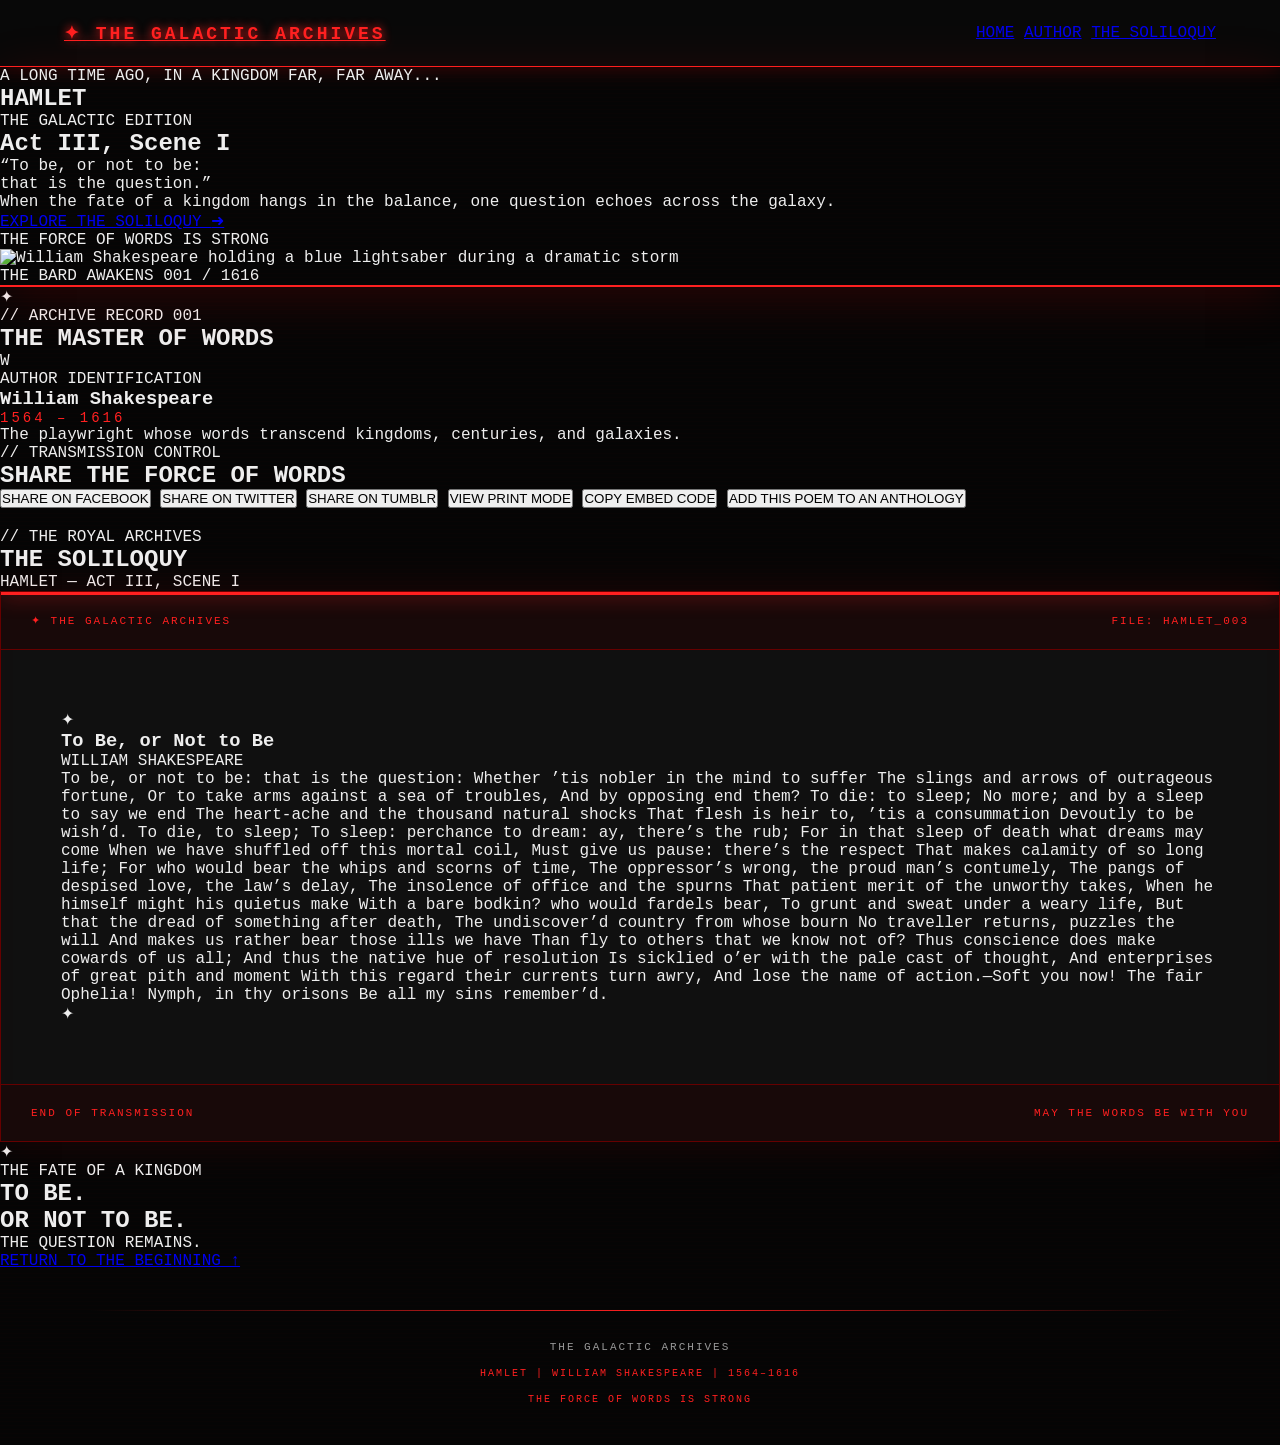
==== index2.html @ d414285a "Add index2.html for Hamlet project" ====
<!DOCTYPE html>
<html lang="en">

<head>
    <meta charset="UTF-8">
    <meta name="viewport" content="width=device-width, initial-scale=1.0">

    <title>Hamlet | The Galactic Archives</title>

    <link rel="stylesheet" href="style.css">
</head>

<body>

    <!-- MAIN HEADER -->

    <header class="main-header">

        <a href="#home" class="logo">
            <span class="logo-symbol">✦</span>
            THE GALACTIC ARCHIVES
        </a>

        <nav class="navigation">
            <a href="#home">HOME</a>
            <a href="#author">AUTHOR</a>
            <a href="#poem">THE SOLILOQUY</a>
        </nav>

    </header>


    <!-- HERO SECTION -->

    <section class="hero" id="home">

        <div class="hero-content">

            <p class="eyebrow">
                A LONG TIME AGO, IN A KINGDOM FAR, FAR AWAY...
            </p>

            <div class="hero-divider"></div>

            <h1>
                HAMLET
            </h1>

            <p class="hero-subtitle">
                THE GALACTIC EDITION
            </p>

            <h2>
                Act III, Scene I
            </h2>

            <p class="hero-quote">
                “To be, or not to be:<br>
                that is the question.”
            </p>

            <p class="hero-description">
                When the fate of a kingdom hangs in the balance,
                one question echoes across the galaxy.
            </p>

            <a href="#poem" class="hero-button">
                EXPLORE THE SOLILOQUY
                <span>➜</span>
            </a>

            <div class="hero-bottom-text">
                THE FORCE OF WORDS IS STRONG
            </div>

        </div>


        <!-- SHAKESPEARE IMAGE -->

        <div class="hero-image-container">

            <img
                src="shakespeare-lightsaber.png"
                alt="William Shakespeare holding a blue lightsaber during a dramatic storm"
                class="hero-image"
            >

            <div class="image-caption">
                <span>THE BARD AWAKENS</span>
                <span>001 / 1616</span>
            </div>

        </div>

    </section>


    <!-- DECORATIVE DIVIDER -->

    <div class="section-divider">
        <span>✦</span>
    </div>


    <!-- AUTHOR SECTION -->

    <section class="author-section" id="author">

        <div class="section-label">
            // ARCHIVE RECORD 001
        </div>

        <h2 class="section-title">
            THE MASTER OF WORDS
        </h2>

        <div class="author-card">

            <div class="author-symbol">
                W
            </div>

            <div class="author-details">

                <p class="author-label">
                    AUTHOR IDENTIFICATION
                </p>

                <h3>
                    William Shakespeare
                </h3>

                <p class="author-dates">
                    1564 – 1616
                </p>

                <p class="author-description">
                    The playwright whose words transcend
                    kingdoms, centuries, and galaxies.
                </p>

            </div>

        </div>

    </section>


    <!-- SHARING OPTIONS -->

    <section class="sharing-section">

        <div class="section-label">
            // TRANSMISSION CONTROL
        </div>

        <h2 class="section-title">
            SHARE THE FORCE OF WORDS
        </h2>

        <div class="share-buttons">

            <button onclick="sharePage('facebook')">
                SHARE ON FACEBOOK
            </button>

            <button onclick="sharePage('twitter')">
                SHARE ON TWITTER
            </button>

            <button onclick="sharePage('tumblr')">
                SHARE ON TUMBLR
            </button>

            <button onclick="window.print()">
                VIEW PRINT MODE
            </button>

            <button onclick="copyEmbedCode()">
                COPY EMBED CODE
            </button>

            <button onclick="addToAnthology()">
                ADD THIS POEM TO AN ANTHOLOGY
            </button>

        </div>

        <p id="system-message" role="status"></p>

    </section>


    <!-- POEM SECTION -->

    <section class="poem-section" id="poem">

        <div class="section-label">
            // THE ROYAL ARCHIVES
        </div>

        <h2 class="section-title">
            THE SOLILOQUY
        </h2>

        <p class="poem-introduction">
            HAMLET — ACT III, SCENE I
        </p>


        <!-- POEM CONTAINER -->

        <article class="poem-container">

            <div class="poem-header">

                <span>
                    ✦ THE GALACTIC ARCHIVES
                </span>

                <span>
                    FILE: HAMLET_003
                </span>

            </div>


            <div class="poem-content">

                <div class="poem-decoration">
                    ✦
                </div>

                <h3>
                    To Be, or Not to Be
                </h3>

                <p class="poem-author">
                    WILLIAM SHAKESPEARE
                </p>

                <div class="poem-divider"></div>


                <!-- ORIGINAL SHAKESPEARE TEXT -->

                <p class="poem-text">To be, or not to be: that is the question:
Whether ’tis nobler in the mind to suffer
The slings and arrows of outrageous fortune,
Or to take arms against a sea of troubles,
And by opposing end them? To die: to sleep;
No more; and by a sleep to say we end
The heart-ache and the thousand natural shocks
That flesh is heir to, ’tis a consummation
Devoutly to be wish’d. To die, to sleep;
To sleep: perchance to dream: ay, there’s the rub;
For in that sleep of death what dreams may come
When we have shuffled off this mortal coil,
Must give us pause: there’s the respect
That makes calamity of so long life;
For who would bear the whips and scorns of time,
The oppressor’s wrong, the proud man’s contumely,
The pangs of despised love, the law’s delay,
The insolence of office and the spurns
That patient merit of the unworthy takes,
When he himself might his quietus make
With a bare bodkin? who would fardels bear,
To grunt and sweat under a weary life,
But that the dread of something after death,
The undiscover’d country from whose bourn
No traveller returns, puzzles the will
And makes us rather bear those ills we have
Than fly to others that we know not of?
Thus conscience does make cowards of us all;
And thus the native hue of resolution
Is sicklied o’er with the pale cast of thought,
And enterprises of great pith and moment
With this regard their currents turn awry,
And lose the name of action.—Soft you now!
The fair Ophelia! Nymph, in thy orisons
Be all my sins remember’d.</p>


                <div class="poem-end">
                    ✦
                </div>

            </div>


            <div class="poem-footer">

                <span>
                    END OF TRANSMISSION
                </span>

                <span>
                    MAY THE WORDS BE WITH YOU
                </span>

            </div>

        </article>

    </section>


    <!-- FINAL SECTION -->

    <section class="final-section">

        <div class="final-symbol">
            ✦
        </div>

        <p class="final-small">
            THE FATE OF A KINGDOM
        </p>

        <h2>
            TO BE.<br>
            <span>OR NOT TO BE.</span>
        </h2>

        <p class="final-description">
            THE QUESTION REMAINS.
        </p>

        <a href="#home" class="back-button">
            RETURN TO THE BEGINNING ↑
        </a>

    </section>


    <!-- FOOTER -->

    <footer>

        <div class="footer-divider"></div>

        <p>
            THE GALACTIC ARCHIVES
        </p>

        <p class="footer-secondary">
            HAMLET | WILLIAM SHAKESPEARE | 1564–1616
        </p>

        <p class="footer-secondary">
            THE FORCE OF WORDS IS STRONG
        </p>

    </footer>


    <!-- JAVASCRIPT -->

    <script>

        function sharePage(platform) {

            const url = encodeURIComponent(window.location.href);

            const title = encodeURIComponent(
                "Hamlet - William Shakespeare"
            );

            let shareURL = "";

            if (platform === "facebook") {

                shareURL =
                    "https://www.facebook.com/sharer/sharer.php?u=" +
                    url;

            }

            if (platform === "twitter") {

                shareURL =
                    "https://twitter.com/intent/tweet?url=" +
                    url +
                    "&text=" +
                    title;

            }

            if (platform === "tumblr") {

                shareURL =
                    "https://www.tumblr.com/widgets/share/tool?canonicalUrl=" +
                    url +
                    "&title=" +
                    title;

            }

            if (shareURL) {

                window.open(
                    shareURL,
                    "_blank",
                    "noopener,noreferrer"
                );

            }

        }


        async function copyEmbedCode() {

            const embedCode =
                '<iframe src="' +
                window.location.href +
                '" width="800" height="600" ' +
                'title="Hamlet - William Shakespeare"></iframe>';

            try {

                await navigator.clipboard.writeText(embedCode);

                showMessage(
                    "EMBED CODE COPIED TO CLIPBOARD"
                );

            } catch (error) {

                window.prompt(
                    "Copy the embed code:",
                    embedCode
                );

            }

        }


        function addToAnthology() {

            try {

                localStorage.setItem(
                    "hamlet-anthology",
                    "Hamlet, Act III, Scene I - William Shakespeare"
                );

                showMessage(
                    "POEM REFERENCE SAVED TO LOCAL ANTHOLOGY"
                );

            } catch (error) {

                showMessage(
                    "LOCAL STORAGE UNAVAILABLE"
                );

            }

        }


        function showMessage(message) {

            document.getElementById(
                "system-message"
            ).textContent = message;

        }

    </script>

</body>

</html>
---- style.css ----
/* ========================================= */
/* TERMINATOR X HAMLET                       */
/* CYBERDYNE LITERATURE ARCHIVES             */
/* ========================================= */


/* GLOBAL SETTINGS */

:root {

    --background: #050505;

    --panel: #101010;

    --red: #ff2020;

    --dark-red: #660000;

    --text: #eeeeee;

    --muted: #999999;

}


* {

    margin: 0;

    padding: 0;

    box-sizing: border-box;

}


html {

    scroll-behavior: smooth;

}


body {

    background: var(--background);

    color: var(--text);

    font-family: "Courier New", monospace;

    min-height: 100vh;

    background-image:
        repeating-linear-gradient(
            0deg,
            transparent,
            transparent 3px,
            rgba(255, 0, 0, 0.025) 4px
        );

}


/* ========================================= */
/* HEADER                                    */
/* ========================================= */

.main-header {

    display: flex;

    justify-content: space-between;

    align-items: center;

    padding: 22px 5%;

    background: #080808;

    border-bottom: 1px solid var(--red);

    box-shadow: 0 0 20px rgba(255, 0, 0, 0.25);

}


.logo {

    color: var(--red);

    font-size: 18px;

    font-weight: bold;

    letter-spacing: 3px;

    text-shadow: 0 0 10px var(--red);

}


.red-eye {

    font-size: 25px;

    margin-right: 10px;

    animation: pulse 2s infinite;

}


.system-status {

    color: var(--muted);

    font-size: 11px;

    letter-spacing: 2px;

}


.status-light {

    display: inline-block;

    width: 8px;

    height: 8px;

    background: var(--red);

    border-radius: 50%;

    margin-right: 8px;

    box-shadow: 0 0 10px var(--red);

    animation: pulse 2s infinite;

}


/* ========================================= */
/* HERO IMAGE                                */
/* ========================================= */

.hero {

    width: 100%;

    max-width: 1600px;

    margin: 0 auto;

    position: relative;

    overflow: hidden;

    border-bottom: 2px solid var(--red);

    box-shadow: 0 10px 50px rgba(255, 0, 0, 0.15);

}


.hero-image {

    display: block;

    width: 100%;

    height: auto;

}


.hero-bottom {

    display: flex;

    justify-content: space-between;

    gap: 15px;

    padding: 18px 5%;

    background: #100606;

    color: var(--red);

    font-size: 11px;

    letter-spacing: 2px;

}


/* ========================================= */
/* MAIN CONTAINER                            */
/* ========================================= */

.container {

    max-width: 1100px;

    margin: 0 auto;

    padding: 70px 25px;

}


.system-text {

    color: var(--red);

    font-size: 12px;

    letter-spacing: 3px;

    margin-bottom: 20px;

}


/* ========================================= */
/* INTRODUCTION                              */
/* ========================================= */

.introduction {

    text-align: center;

    padding: 30px 0 70px;

}


.introduction h1 {

    font-size: clamp(55px, 12vw, 105px);

    font-weight: 900;

    letter-spacing: 10px;

    color: #eeeeee;

    text-shadow:
        0 0 15px rgba(255, 0, 0, 0.5),
        0 0 40px rgba(255, 0, 0, 0.3);

    margin-bottom: 20px;

}


.introduction h2 {

    color: var(--red);

    font-size: 22px;

    font-weight: normal;

    letter-spacing: 4px;

}


.subtitle {

    margin-top: 20px;

    color: var(--muted);

    font-size: 15px;

    letter-spacing: 2px;

}


.red-divider {

    width: 180px;

    height: 2px;

    background: var(--red);

    margin: 45px auto;

    box-shadow: 0 0 15px var(--red);

}


.author-info {

    margin-top: 35px;

}


.author-info h3 {

    font-size: 24px;

    color: white;

    font-weight: normal;

    margin-bottom: 15px;

}


.author-dates {

    color: var(--red);

    font-size: 14px;

    letter-spacing: 3px;

}


/* ========================================= */
/* SHARING BUTTONS                           */
/* ========================================= */

.sharing {

    margin-bottom: 60px;

}


.section-heading {

    color: var(--red);

    font-size: 14px;

    letter-spacing: 3px;

    margin-bottom: 25px;

}


.button-container {

    display: flex;

    flex-wrap: wrap;

    gap: 12px;

}


.button-container button {

    background: #111111;

    color: #dddddd;

    padding: 14px 20px;

    border: 1px solid var(--dark-red);

    font-family: "Courier New", monospace;

    font-size: 11px;

    letter-spacing: 1px;

    cursor: pointer;

    transition: all 0.3s ease;

}


.button-container button:hover {

    background: var(--red);

    color: black;

    border-color: var(--red);

    box-shadow: 0 0 20px rgba(255, 0, 0, 0.5);

    transform: translateY(-2px);

}


.button-container button:focus-visible {

    outline: 2px solid var(--red);

    outline-offset: 3px;

}


#system-message {

    color: var(--red);

    font-size: 12px;

    margin-top: 20px;

    letter-spacing: 2px;

}


/* ========================================= */
/* POEM CONTAINER                            */
/* ========================================= */

.poem-container {

    background: var(--panel);

    border: 1px solid var(--dark-red);

    position: relative;

    overflow: hidden;

    box-shadow:
        0 0 40px rgba(255, 0, 0, 0.1),
        inset 0 0 30px rgba(255, 0, 0, 0.02);

}


.poem-container::before {

    content: "";

    position: absolute;

    top: 0;

    left: 0;

    width: 100%;

    height: 3px;

    background: var(--red);

    box-shadow: 0 0 20px var(--red);

}


/* POEM HEADER */

.poem-header {

    display: flex;

    justify-content: space-between;

    align-items: center;

    gap: 15px;

    padding: 22px 30px;

    background: #180909;

    border-bottom: 1px solid var(--dark-red);

    color: var(--red);

    font-size: 11px;

    letter-spacing: 2px;

}


/* POEM CONTENT */

.poem-content {

    padding: 60px;

}


.poem-heading {

    font-family: "Courier New", monospace;

    font-size: 22px;

    color: #ffffff;

    letter-spacing: 3px;

    margin-bottom: 40px;

    text-shadow: 0 0 10px rgba(255, 0, 0, 0.3);

}


.poem {

    border-left: 2px solid var(--dark-red);

    padding-left: 25px;

}


.verse {

    font-family: Georgia, "Times New Roman", serif;

    font-size: 19px;

    line-height: 2.1;

    color: #dddddd;

    white-space: pre-line;

    overflow-wrap: break-word;

}


.verse::first-line {

    color: var(--red);

    font-weight: bold;

}


/* POEM FOOTER */

.poem-footer {

    display: flex;

    justify-content: space-between;

    gap: 15px;

    padding: 22px 30px;

    background: #180909;

    border-top: 1px solid var(--dark-red);

    color: var(--red);

    font-size: 11px;

    letter-spacing: 2px;

}


/* ========================================= */
/* FINAL MESSAGE                             */
/* ========================================= */

.final-message {

    text-align: center;

    padding: 100px 20px 50px;

}


.final-message p {

    color: var(--muted);

    font-size: 12px;

    letter-spacing: 5px;

    margin: 20px 0;

}


.final-message h2 {

    color: var(--red);

    font-size: clamp(25px, 5vw, 45px);

    letter-spacing: 5px;

    text-shadow:
        0 0 10px rgba(255, 0, 0, 0.7),
        0 0 30px rgba(255, 0, 0, 0.4);

}


/* ========================================= */
/* FOOTER                                    */
/* ========================================= */

footer {

    text-align: center;

    padding: 40px 20px;

    color: var(--muted);

    font-size: 11px;

    letter-spacing: 2px;

}


.footer-divider {

    max-width: 1100px;

    height: 1px;

    margin: 0 auto 30px;

    background: linear-gradient(
        to right,
        transparent,
        var(--red),
        transparent
    );

}


.footer-secondary {

    color: var(--red);

    font-size: 10px;

    margin-top: 15px;

}


/* ========================================= */
/* ANIMATIONS                                */
/* ========================================= */

@keyframes pulse {

    0% {

        opacity: 1;

        text-shadow: 0 0 10px var(--red);

    }

    50% {

        opacity: 0.4;

        text-shadow: 0 0 3px var(--red);

    }

    100% {

        opacity: 1;

        text-shadow: 0 0 10px var(--red);

    }

}


/* ========================================= */
/* MOBILE RESPONSIVENESS                     */
/* ========================================= */

@media (max-width: 768px) {

    .main-header {

        flex-direction: column;

        gap: 15px;

        padding: 20px;

    }


    .logo {

        font-size: 15px;

        letter-spacing: 1px;

    }


    .hero-bottom {

        flex-direction: column;

        font-size: 9px;

        line-height: 1.8;

    }


    .container {

        padding: 40px 15px;

    }


    .introduction h1 {

        letter-spacing: 4px;

    }


    .introduction h2 {

        font-size: 17px;

    }


    .button-container {

        flex-direction: column;

    }


    .button-container button {

        width: 100%;

    }


    .poem-header {

        flex-direction: column;

        align-items: flex-start;

        font-size: 9px;

    }


    .poem-content {

        padding: 35px 20px;

    }


    .poem-heading {

        font-size: 17px;

        line-height: 1.6;

    }


    .poem {

        padding-left: 12px;

    }


    .verse {

        font-size: 16px;

        line-height: 1.9;

    }


    .poem-footer {

        flex-direction: column;

        font-size: 9px;

    }


    .final-message {

        padding: 70px 10px 30px;

    }


    .final-message p {

        letter-spacing: 2px;

    }

}


/* ========================================= */
/* PRINT MODE                                */
/* ========================================= */

@media print {

    body {

        background: white;

        color: black;

    }


    .main-header,
    .hero,
    .sharing,
    .final-message,
    footer {

        display: none;

    }


    .container {

        max-width: 100%;

        padding: 0;

    }


    .introduction {

        padding: 0 0 20px;

    }


    .introduction h1,
    .introduction h2,
    .author-info h3,
    .author-dates {

        color: black;

        text-shadow: none;

    }


    .poem-container {

        border: none;

        box-shadow: none;

        background: white;

    }


    .poem-header,
    .poem-footer,
    .poem-heading,
    .system-text {

        display: none;

    }


    .poem-content {

        padding: 0;

    }


    .poem {

        border: none;

        padding: 0;

    }


    .verse,
    .verse::first-line {

        color: black;

        font-size: 12pt;

        line-height: 1.5;

    }

}


/* ========================================= */
/* ACCESSIBILITY                             */
/* ========================================= */

@media (prefers-reduced-motion: reduce) {

    *,
    *::before,
    *::after {

        animation: none !important;

        transition: none !important;

        scroll-behavior: auto !important;

    }

}
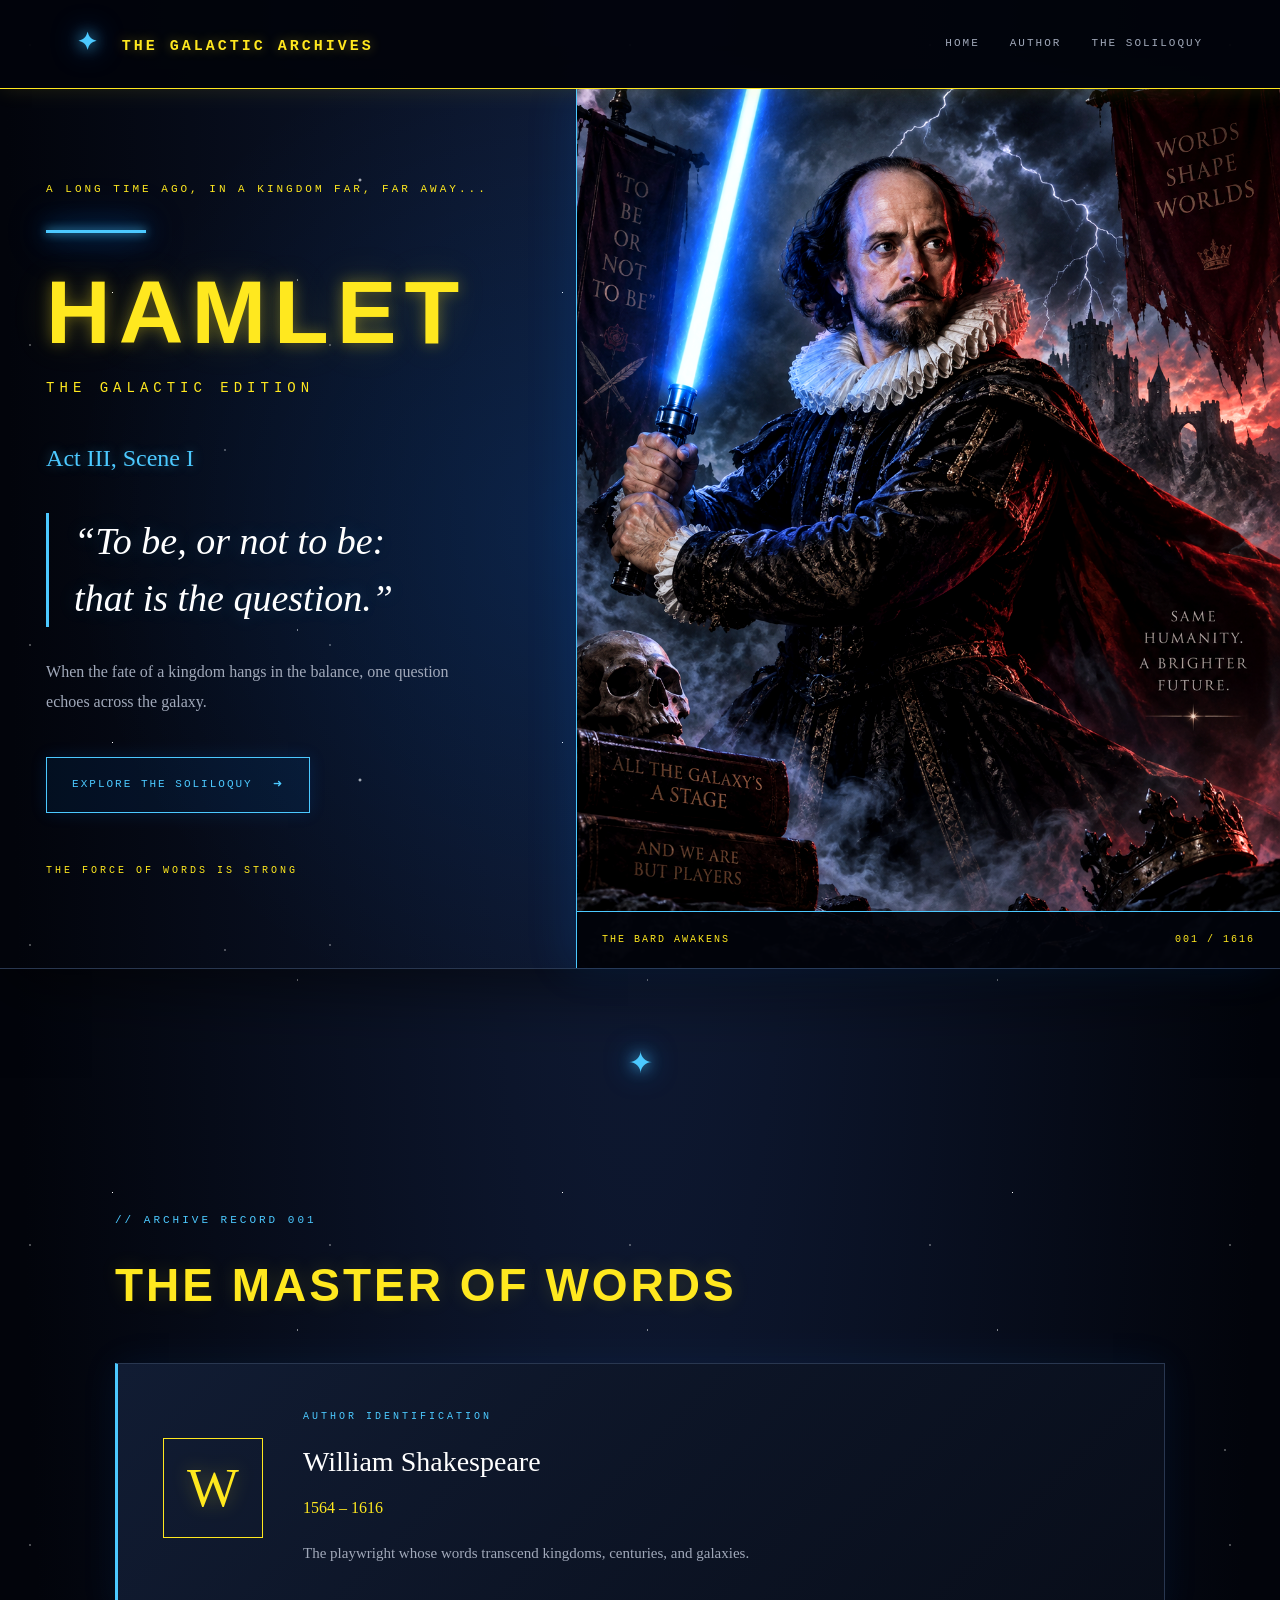
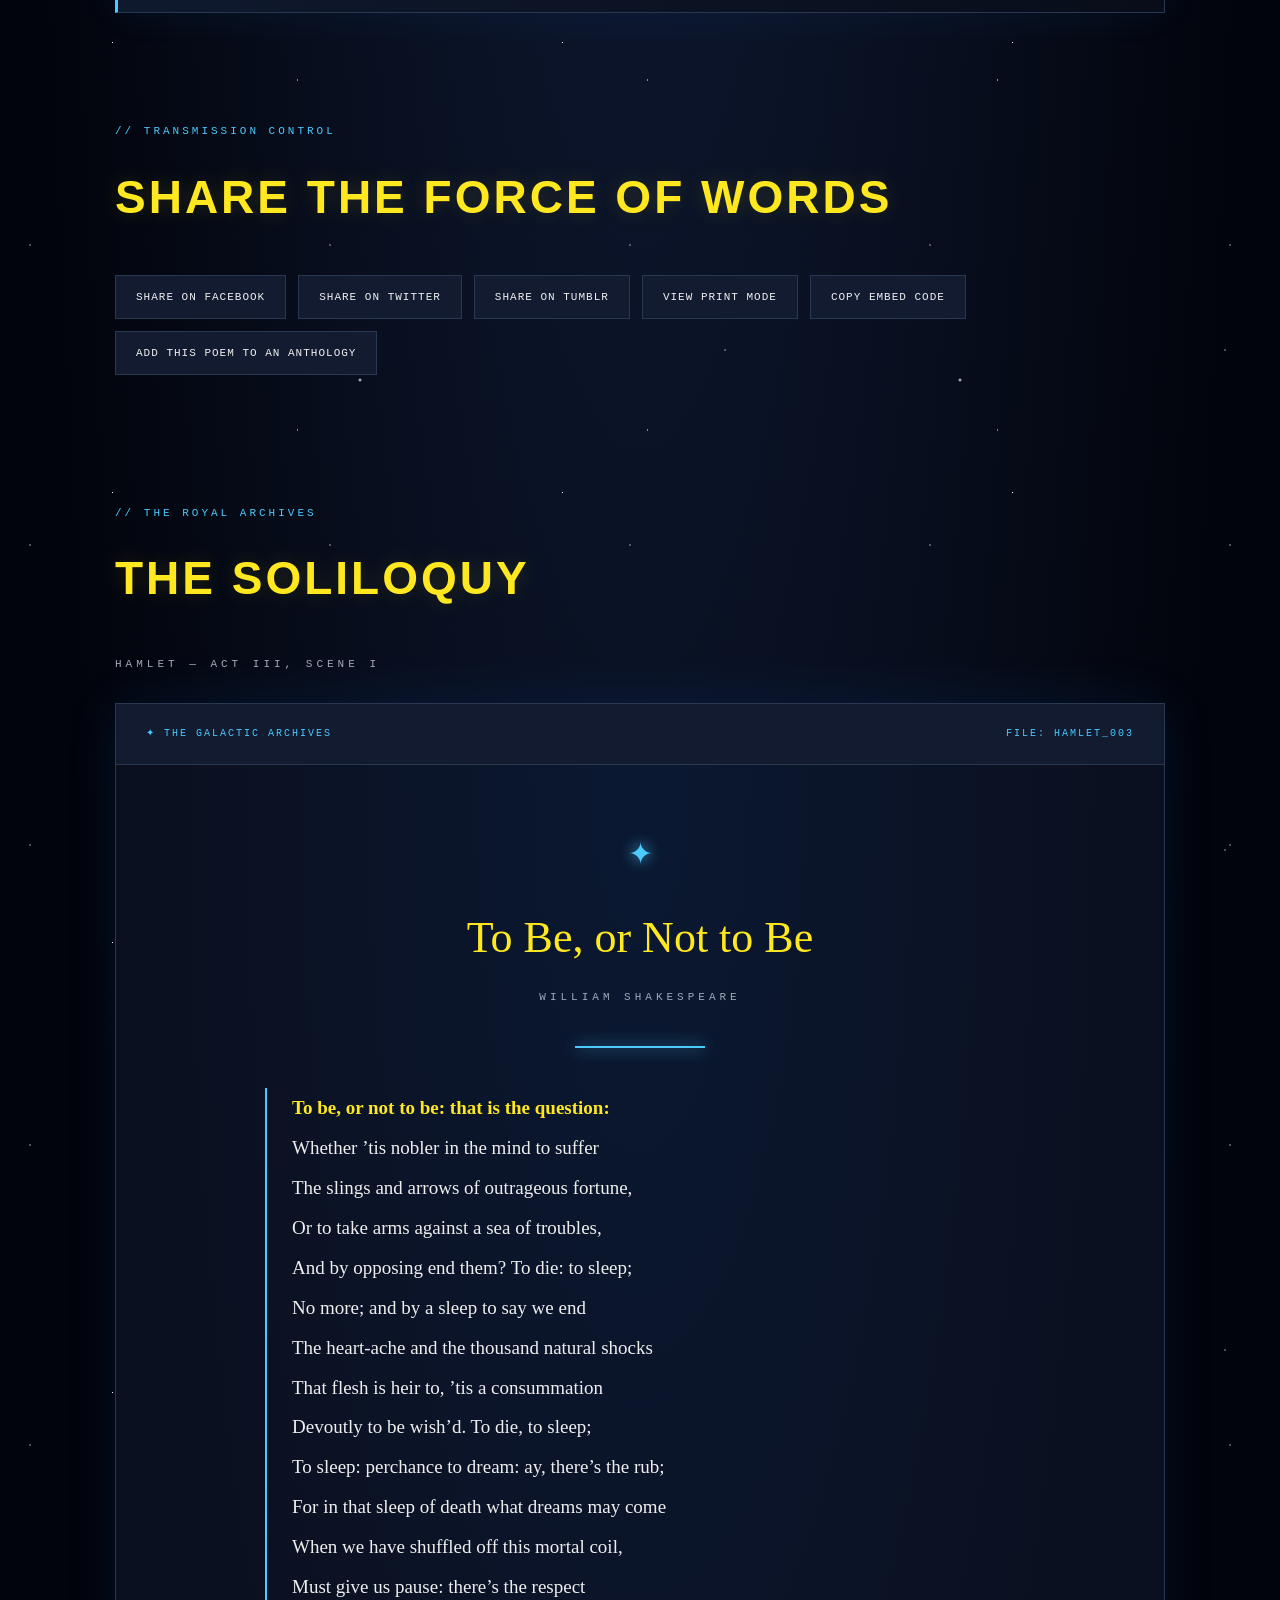
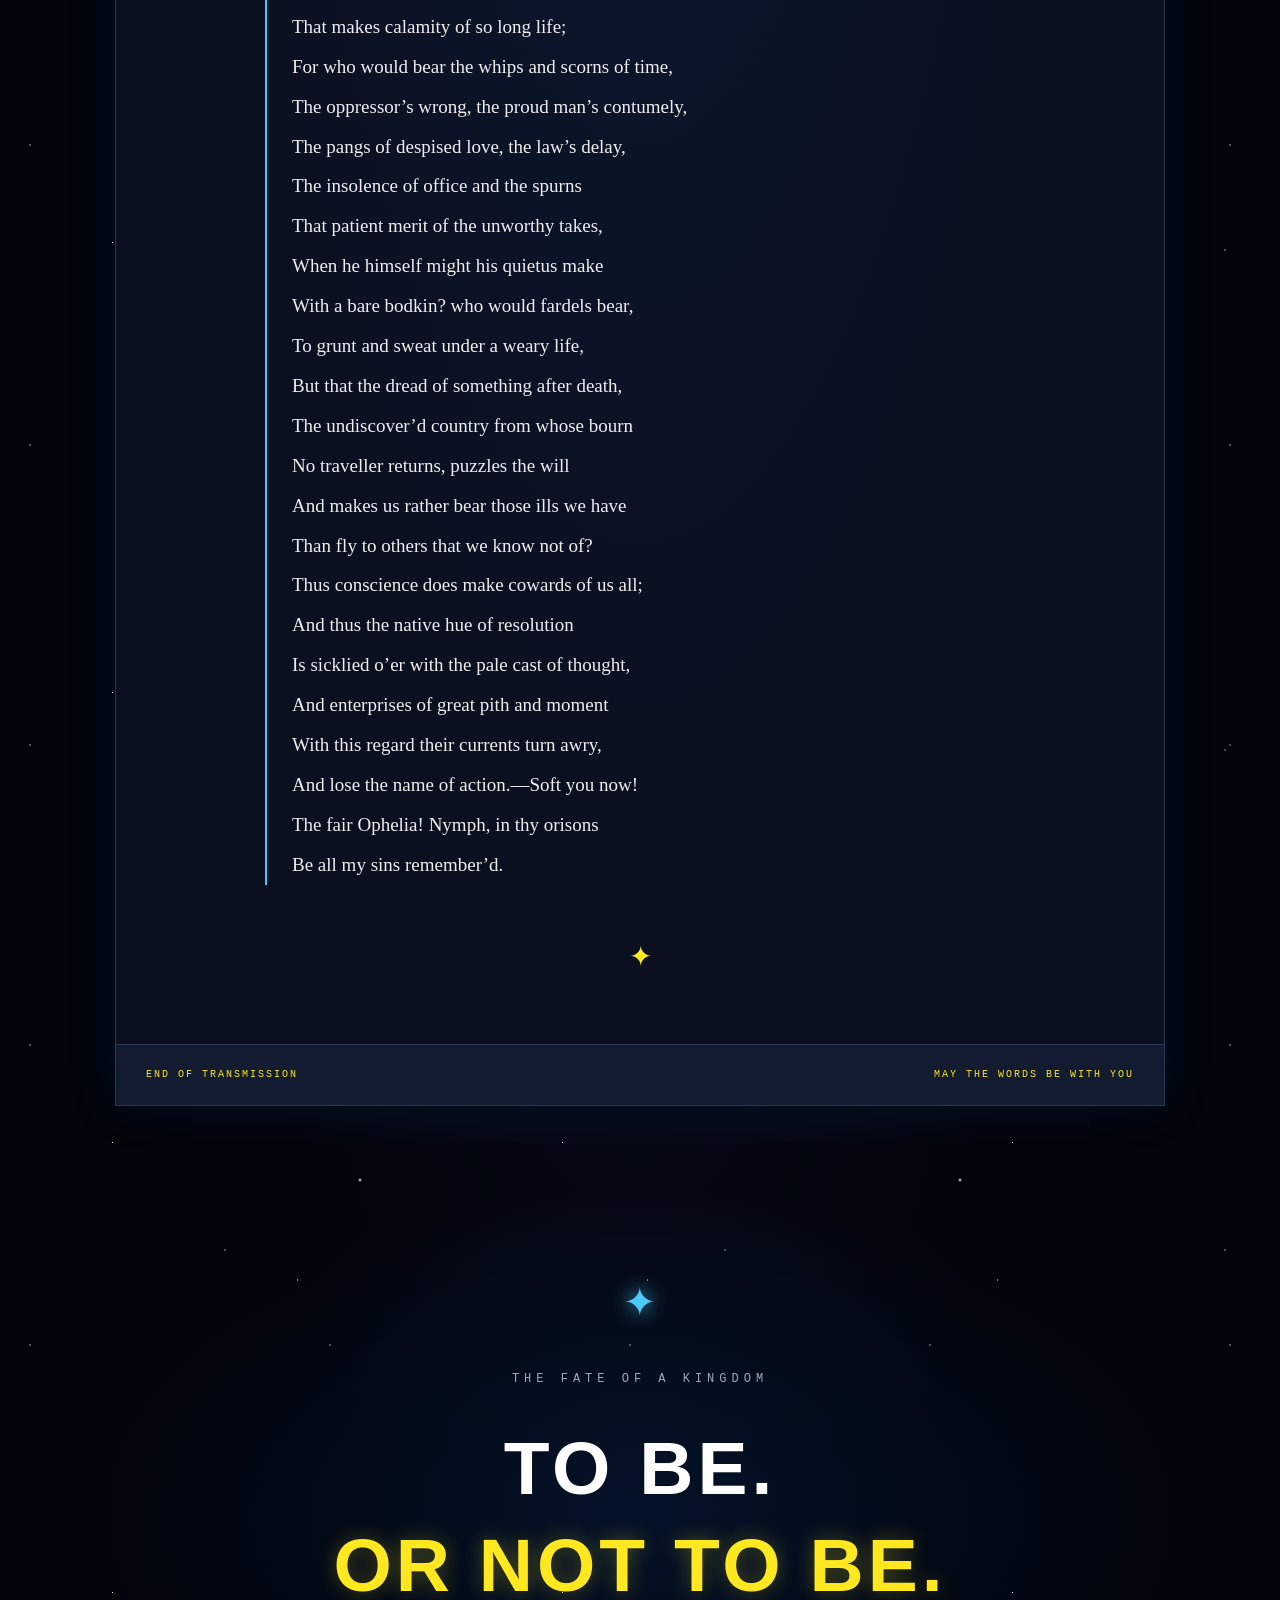
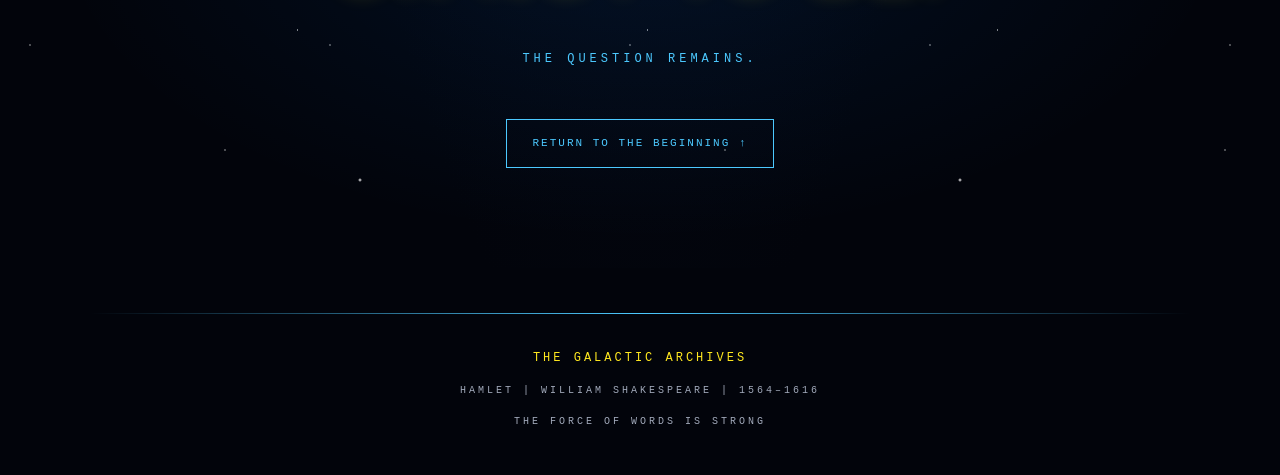
==== commit 88305ec2: "Refactor HTML structure and update stylesheets" ====
--- a/index2.html
+++ b/index2.html
@@ -7,12 +7,12 @@
 
     <title>Hamlet | The Galactic Archives</title>
 
-    <link rel="stylesheet" href="style.css">
+    <link rel="stylesheet" href="style2.css">
 </head>
 
 <body>
 
-    <!-- MAIN HEADER -->
+    <!-- HEADER -->
 
     <header class="main-header">
 
@@ -42,17 +42,13 @@
 
             <div class="hero-divider"></div>
 
-            <h1>
-                HAMLET
-            </h1>
+            <h1>HAMLET</h1>
 
             <p class="hero-subtitle">
                 THE GALACTIC EDITION
             </p>
 
-            <h2>
-                Act III, Scene I
-            </h2>
+            <h2>Act III, Scene I</h2>
 
             <p class="hero-quote">
                 “To be, or not to be:<br>
@@ -69,9 +65,9 @@
                 <span>➜</span>
             </a>
 
-            <div class="hero-bottom-text">
+            <p class="hero-bottom-text">
                 THE FORCE OF WORDS IS STRONG
-            </div>
+            </p>
 
         </div>
 
@@ -96,156 +92,142 @@
     </section>
 
 
-    <!-- DECORATIVE DIVIDER -->
-
-    <div class="section-divider">
-        <span>✦</span>
-    </div>
-
-
-    <!-- AUTHOR SECTION -->
-
-    <section class="author-section" id="author">
-
-        <div class="section-label">
-            // ARCHIVE RECORD 001
-        </div>
-
-        <h2 class="section-title">
-            THE MASTER OF WORDS
-        </h2>
-
-        <div class="author-card">
-
-            <div class="author-symbol">
-                W
+    <!-- DIVIDER -->
+
+    <div class="section-divider">✦</div>
+
+
+    <main>
+
+        <!-- AUTHOR SECTION -->
+
+        <section class="author-section" id="author">
+
+            <p class="section-label">
+                // ARCHIVE RECORD 001
+            </p>
+
+            <h2 class="section-title">
+                THE MASTER OF WORDS
+            </h2>
+
+            <div class="author-card">
+
+                <div class="author-symbol">W</div>
+
+                <div class="author-details">
+
+                    <p class="author-label">
+                        AUTHOR IDENTIFICATION
+                    </p>
+
+                    <h3>William Shakespeare</h3>
+
+                    <p class="author-dates">
+                        1564 – 1616
+                    </p>
+
+                    <p class="author-description">
+                        The playwright whose words transcend
+                        kingdoms, centuries, and galaxies.
+                    </p>
+
+                </div>
+
             </div>
 
-            <div class="author-details">
-
-                <p class="author-label">
-                    AUTHOR IDENTIFICATION
-                </p>
-
-                <h3>
-                    William Shakespeare
-                </h3>
-
-                <p class="author-dates">
-                    1564 – 1616
-                </p>
-
-                <p class="author-description">
-                    The playwright whose words transcend
-                    kingdoms, centuries, and galaxies.
-                </p>
+        </section>
+
+
+        <!-- SHARING OPTIONS -->
+
+        <section class="sharing-section">
+
+            <p class="section-label">
+                // TRANSMISSION CONTROL
+            </p>
+
+            <h2 class="section-title">
+                SHARE THE FORCE OF WORDS
+            </h2>
+
+            <div class="share-buttons">
+
+                <button type="button" onclick="sharePage('facebook')">
+                    SHARE ON FACEBOOK
+                </button>
+
+                <button type="button" onclick="sharePage('twitter')">
+                    SHARE ON TWITTER
+                </button>
+
+                <button type="button" onclick="sharePage('tumblr')">
+                    SHARE ON TUMBLR
+                </button>
+
+                <button type="button" onclick="window.print()">
+                    VIEW PRINT MODE
+                </button>
+
+                <button type="button" onclick="copyEmbedCode()">
+                    COPY EMBED CODE
+                </button>
+
+                <button type="button" onclick="addToAnthology()">
+                    ADD THIS POEM TO AN ANTHOLOGY
+                </button>
 
             </div>
 
-        </div>
-
-    </section>
-
-
-    <!-- SHARING OPTIONS -->
-
-    <section class="sharing-section">
-
-        <div class="section-label">
-            // TRANSMISSION CONTROL
-        </div>
-
-        <h2 class="section-title">
-            SHARE THE FORCE OF WORDS
-        </h2>
-
-        <div class="share-buttons">
-
-            <button onclick="sharePage('facebook')">
-                SHARE ON FACEBOOK
-            </button>
-
-            <button onclick="sharePage('twitter')">
-                SHARE ON TWITTER
-            </button>
-
-            <button onclick="sharePage('tumblr')">
-                SHARE ON TUMBLR
-            </button>
-
-            <button onclick="window.print()">
-                VIEW PRINT MODE
-            </button>
-
-            <button onclick="copyEmbedCode()">
-                COPY EMBED CODE
-            </button>
-
-            <button onclick="addToAnthology()">
-                ADD THIS POEM TO AN ANTHOLOGY
-            </button>
-
-        </div>
-
-        <p id="system-message" role="status"></p>
-
-    </section>
-
-
-    <!-- POEM SECTION -->
-
-    <section class="poem-section" id="poem">
-
-        <div class="section-label">
-            // THE ROYAL ARCHIVES
-        </div>
-
-        <h2 class="section-title">
-            THE SOLILOQUY
-        </h2>
-
-        <p class="poem-introduction">
-            HAMLET — ACT III, SCENE I
-        </p>
-
-
-        <!-- POEM CONTAINER -->
-
-        <article class="poem-container">
-
-            <div class="poem-header">
-
-                <span>
-                    ✦ THE GALACTIC ARCHIVES
-                </span>
-
-                <span>
-                    FILE: HAMLET_003
-                </span>
-
-            </div>
-
-
-            <div class="poem-content">
-
-                <div class="poem-decoration">
-                    ✦
+            <p id="system-message" role="status"></p>
+
+        </section>
+
+
+        <!-- HAMLET POEM -->
+
+        <section class="poem-section" id="poem">
+
+            <p class="section-label">
+                // THE ROYAL ARCHIVES
+            </p>
+
+            <h2 class="section-title">
+                THE SOLILOQUY
+            </h2>
+
+            <p class="poem-introduction">
+                HAMLET — ACT III, SCENE I
+            </p>
+
+
+            <article class="poem-container">
+
+                <div class="poem-header">
+
+                    <span>✦ THE GALACTIC ARCHIVES</span>
+
+                    <span>FILE: HAMLET_003</span>
+
                 </div>
 
-                <h3>
-                    To Be, or Not to Be
-                </h3>
-
-                <p class="poem-author">
-                    WILLIAM SHAKESPEARE
-                </p>
-
-                <div class="poem-divider"></div>
-
-
-                <!-- ORIGINAL SHAKESPEARE TEXT -->
-
-                <p class="poem-text">To be, or not to be: that is the question:
+
+                <div class="poem-content">
+
+                    <div class="poem-decoration">✦</div>
+
+                    <h3>To Be, or Not to Be</h3>
+
+                    <p class="poem-author">
+                        WILLIAM SHAKESPEARE
+                    </p>
+
+                    <div class="poem-divider"></div>
+
+
+                    <!-- ORIGINAL SHAKESPEARE TEXT -->
+
+                    <p class="poem-text">To be, or not to be: that is the question:
 Whether ’tis nobler in the mind to suffer
 The slings and arrows of outrageous fortune,
 Or to take arms against a sea of troubles,
@@ -282,56 +264,50 @@
 Be all my sins remember’d.</p>
 
 
-                <div class="poem-end">
-                    ✦
+                    <div class="poem-end">✦</div>
+
                 </div>
 
-            </div>
-
-
-            <div class="poem-footer">
-
-                <span>
-                    END OF TRANSMISSION
-                </span>
-
-                <span>
-                    MAY THE WORDS BE WITH YOU
-                </span>
-
-            </div>
-
-        </article>
-
-    </section>
-
-
-    <!-- FINAL SECTION -->
-
-    <section class="final-section">
-
-        <div class="final-symbol">
-            ✦
-        </div>
-
-        <p class="final-small">
-            THE FATE OF A KINGDOM
-        </p>
-
-        <h2>
-            TO BE.<br>
-            <span>OR NOT TO BE.</span>
-        </h2>
-
-        <p class="final-description">
-            THE QUESTION REMAINS.
-        </p>
-
-        <a href="#home" class="back-button">
-            RETURN TO THE BEGINNING ↑
-        </a>
-
-    </section>
+
+                <div class="poem-footer">
+
+                    <span>END OF TRANSMISSION</span>
+
+                    <span>MAY THE WORDS BE WITH YOU</span>
+
+                </div>
+
+            </article>
+
+        </section>
+
+
+        <!-- FINAL SECTION -->
+
+        <section class="final-section">
+
+            <div class="final-symbol">✦</div>
+
+            <p class="final-small">
+                THE FATE OF A KINGDOM
+            </p>
+
+            <h2>
+                TO BE.<br>
+                <span>OR NOT TO BE.</span>
+            </h2>
+
+            <p class="final-description">
+                THE QUESTION REMAINS.
+            </p>
+
+            <a href="#home" class="back-button">
+                RETURN TO THE BEGINNING ↑
+            </a>
+
+        </section>
+
+    </main>
 
 
     <!-- FOOTER -->
@@ -340,9 +316,7 @@
 
         <div class="footer-divider"></div>
 
-        <p>
-            THE GALACTIC ARCHIVES
-        </p>
+        <p>THE GALACTIC ARCHIVES</p>
 
         <p class="footer-secondary">
             HAMLET | WILLIAM SHAKESPEARE | 1564–1616
@@ -375,9 +349,7 @@
                     "https://www.facebook.com/sharer/sharer.php?u=" +
                     url;
 
-            }
-
-            if (platform === "twitter") {
+            } else if (platform === "twitter") {
 
                 shareURL =
                     "https://twitter.com/intent/tweet?url=" +
@@ -385,9 +357,7 @@
                     "&text=" +
                     title;
 
-            }
-
-            if (platform === "tumblr") {
+            } else if (platform === "tumblr") {
 
                 shareURL =
                     "https://www.tumblr.com/widgets/share/tool?canonicalUrl=" +
@@ -422,9 +392,7 @@
 
                 await navigator.clipboard.writeText(embedCode);
 
-                showMessage(
-                    "EMBED CODE COPIED TO CLIPBOARD"
-                );
+                showMessage("EMBED CODE COPIED TO CLIPBOARD");
 
             } catch (error) {
 
@@ -453,9 +421,7 @@
 
             } catch (error) {
 
-                showMessage(
-                    "LOCAL STORAGE UNAVAILABLE"
-                );
+                showMessage("LOCAL STORAGE UNAVAILABLE");
 
             }
 
--- a/style2.css
+++ b/style2.css
@@ -0,0 +1,1207 @@
+/* ==========================================
+   SHAKESPEARE: THE GALACTIC ARCHIVES
+   STAR WARS THEME
+   STYLESHEET: style2.css
+========================================== */
+
+
+/* ==========================================
+   1. GLOBAL SETTINGS
+========================================== */
+
+:root {
+    --background: #02040b;
+    --panel: #0b1020;
+    --panel-light: #121b30;
+
+    --blue: #4cc9ff;
+    --blue-glow: #007bff;
+
+    --gold: #ffe81f;
+    --gold-dark: #bda619;
+
+    --text: #f0f0f0;
+    --muted: #a1a9ba;
+
+    --border: #293750;
+}
+
+* {
+    margin: 0;
+    padding: 0;
+    box-sizing: border-box;
+}
+
+html {
+    scroll-behavior: smooth;
+}
+
+body {
+    background-color: var(--background);
+
+    background-image:
+        radial-gradient(
+            1px 1px at 10% 15%,
+            white,
+            transparent
+        ),
+        radial-gradient(
+            1px 1px at 25% 65%,
+            white,
+            transparent
+        ),
+        radial-gradient(
+            2px 2px at 60% 30%,
+            white,
+            transparent
+        ),
+        radial-gradient(
+            1px 1px at 85% 80%,
+            white,
+            transparent
+        ),
+        radial-gradient(
+            1px 1px at 45% 90%,
+            white,
+            transparent
+        ),
+        radial-gradient(
+            ellipse at top,
+            #101c38,
+            #02040b 70%
+        );
+
+    background-size:
+        300px 300px,
+        450px 450px,
+        600px 600px,
+        350px 350px,
+        500px 500px,
+        100% 100%;
+
+    color: var(--text);
+
+    font-family: Georgia, "Times New Roman", serif;
+
+    line-height: 1.6;
+
+    min-height: 100vh;
+}
+
+
+/* ==========================================
+   2. HEADER
+========================================== */
+
+.main-header {
+    display: flex;
+    justify-content: space-between;
+    align-items: center;
+
+    padding: 25px 6%;
+
+    background: rgba(2, 4, 11, 0.95);
+
+    border-bottom: 1px solid var(--gold);
+
+    box-shadow:
+        0 0 20px rgba(255, 232, 31, 0.12);
+
+    position: relative;
+    z-index: 10;
+}
+
+.logo {
+    color: var(--gold);
+
+    font-family: "Courier New", monospace;
+
+    font-size: 15px;
+    font-weight: bold;
+
+    letter-spacing: 3px;
+
+    text-decoration: none;
+
+    text-shadow:
+        0 0 12px rgba(255, 232, 31, 0.4);
+}
+
+.logo-symbol {
+    color: var(--blue);
+
+    font-size: 24px;
+
+    margin-right: 10px;
+
+    text-shadow:
+        0 0 15px var(--blue),
+        0 0 30px var(--blue-glow);
+}
+
+.navigation {
+    display: flex;
+    gap: 30px;
+}
+
+.navigation a {
+    color: var(--muted);
+
+    font-family: "Courier New", monospace;
+
+    font-size: 11px;
+
+    letter-spacing: 2px;
+
+    text-decoration: none;
+
+    transition: all 0.3s ease;
+}
+
+.navigation a:hover {
+    color: var(--gold);
+
+    text-shadow:
+        0 0 12px var(--gold);
+}
+
+
+/* ==========================================
+   3. HERO SECTION
+========================================== */
+
+.hero {
+    display: grid;
+
+    grid-template-columns: 45% 55%;
+
+    max-width: 1600px;
+
+    min-height: 780px;
+
+    margin: 0 auto;
+
+    border-bottom: 1px solid var(--border);
+
+    box-shadow:
+        0 20px 60px rgba(0, 0, 0, 0.5);
+}
+
+
+/* HERO TEXT */
+
+.hero-content {
+    display: flex;
+
+    flex-direction: column;
+
+    align-items: flex-start;
+
+    justify-content: center;
+
+    padding: 80px 8%;
+
+    background:
+        radial-gradient(
+            circle at right,
+            rgba(0, 123, 255, 0.12),
+            transparent 70%
+        );
+}
+
+.eyebrow {
+    color: var(--gold);
+
+    font-family: "Courier New", monospace;
+
+    font-size: 11px;
+
+    letter-spacing: 3px;
+
+    line-height: 2;
+}
+
+.hero-divider {
+    width: 100px;
+    height: 3px;
+
+    background: var(--blue);
+
+    margin: 30px 0;
+
+    box-shadow:
+        0 0 10px var(--blue),
+        0 0 25px var(--blue-glow),
+        0 0 45px var(--blue-glow);
+}
+
+.hero-content h1 {
+    color: var(--gold);
+
+    font-family: Arial, Helvetica, sans-serif;
+
+    font-size: clamp(50px, 7vw, 110px);
+
+    font-weight: 900;
+
+    letter-spacing: 8px;
+
+    line-height: 1.1;
+
+    text-shadow:
+        0 0 15px rgba(255, 232, 31, 0.35),
+        0 0 40px rgba(255, 232, 31, 0.15);
+}
+
+.hero-subtitle {
+    color: var(--gold);
+
+    font-family: "Courier New", monospace;
+
+    font-size: 14px;
+
+    letter-spacing: 5px;
+
+    margin-top: 15px;
+}
+
+.hero-content h2 {
+    color: var(--blue);
+
+    font-size: 24px;
+
+    font-weight: normal;
+
+    margin-top: 40px;
+
+    text-shadow:
+        0 0 12px rgba(76, 201, 255, 0.4);
+}
+
+.hero-quote {
+    color: white;
+
+    font-size: clamp(24px, 3vw, 38px);
+
+    font-style: italic;
+
+    line-height: 1.5;
+
+    margin-top: 35px;
+
+    padding-left: 25px;
+
+    border-left: 3px solid var(--blue);
+
+    text-shadow:
+        0 0 20px rgba(76, 201, 255, 0.2);
+}
+
+.hero-description {
+    color: var(--muted);
+
+    font-size: 16px;
+
+    line-height: 1.9;
+
+    max-width: 450px;
+
+    margin-top: 30px;
+}
+
+
+/* HERO BUTTON */
+
+.hero-button {
+    display: inline-flex;
+
+    align-items: center;
+
+    gap: 20px;
+
+    margin-top: 40px;
+
+    padding: 18px 25px;
+
+    background: rgba(0, 123, 255, 0.08);
+
+    color: var(--blue);
+
+    border: 1px solid var(--blue);
+
+    font-family: "Courier New", monospace;
+
+    font-size: 11px;
+
+    letter-spacing: 2px;
+
+    text-decoration: none;
+
+    transition: all 0.3s ease;
+
+    box-shadow:
+        0 0 15px rgba(0, 123, 255, 0.15);
+}
+
+.hero-button:hover {
+    background: var(--blue);
+
+    color: #02040b;
+
+    box-shadow:
+        0 0 15px var(--blue),
+        0 0 35px var(--blue-glow);
+
+    transform: translateY(-3px);
+}
+
+.hero-bottom-text {
+    color: var(--gold);
+
+    font-family: "Courier New", monospace;
+
+    font-size: 10px;
+
+    letter-spacing: 3px;
+
+    margin-top: 50px;
+}
+
+
+/* ==========================================
+   4. SHAKESPEARE IMAGE
+========================================== */
+
+.hero-image-container {
+    position: relative;
+
+    min-width: 0;
+
+    background: #050914;
+
+    overflow: hidden;
+
+    border-left: 1px solid var(--blue);
+
+    box-shadow:
+        -10px 0 40px rgba(0, 123, 255, 0.12);
+}
+
+.hero-image {
+    display: block;
+
+    width: 100%;
+
+    height: 100%;
+
+    min-height: 780px;
+
+    object-fit: cover;
+
+    object-position: center 25%;
+
+    filter:
+        contrast(1.05)
+        saturate(1.1);
+}
+
+.image-caption {
+    position: absolute;
+
+    bottom: 0;
+    left: 0;
+    right: 0;
+
+    display: flex;
+
+    justify-content: space-between;
+
+    gap: 15px;
+
+    padding: 20px 25px;
+
+    background: rgba(2, 4, 11, 0.92);
+
+    color: var(--gold);
+
+    border-top: 1px solid var(--blue);
+
+    font-family: "Courier New", monospace;
+
+    font-size: 10px;
+
+    letter-spacing: 2px;
+}
+
+
+/* ==========================================
+   5. SECTION DIVIDER
+========================================== */
+
+.section-divider {
+    max-width: 1000px;
+
+    margin: 70px auto;
+
+    text-align: center;
+
+    color: var(--blue);
+
+    font-size: 30px;
+
+    text-shadow:
+        0 0 15px var(--blue),
+        0 0 30px var(--blue-glow);
+}
+
+
+/* ==========================================
+   6. GENERAL SECTIONS
+========================================== */
+
+.author-section,
+.sharing-section,
+.poem-section {
+    max-width: 1100px;
+
+    margin: 0 auto;
+
+    padding: 55px 25px;
+}
+
+.section-label {
+    color: var(--blue);
+
+    font-family: "Courier New", monospace;
+
+    font-size: 11px;
+
+    letter-spacing: 3px;
+
+    margin-bottom: 20px;
+}
+
+.section-title {
+    color: var(--gold);
+
+    font-family: Arial, Helvetica, sans-serif;
+
+    font-size: clamp(28px, 5vw, 46px);
+
+    font-weight: 800;
+
+    letter-spacing: 3px;
+
+    margin-bottom: 40px;
+
+    text-shadow:
+        0 0 20px rgba(255, 232, 31, 0.15);
+}
+
+
+/* ==========================================
+   7. AUTHOR SECTION
+========================================== */
+
+.author-card {
+    display: flex;
+
+    align-items: center;
+
+    gap: 40px;
+
+    padding: 45px;
+
+    background:
+        linear-gradient(
+            135deg,
+            #111c33,
+            #080d19
+        );
+
+    border: 1px solid var(--border);
+
+    border-left: 3px solid var(--blue);
+
+    box-shadow:
+        0 0 35px rgba(0, 123, 255, 0.08);
+}
+
+.author-symbol {
+    display: flex;
+
+    align-items: center;
+
+    justify-content: center;
+
+    width: 100px;
+    height: 100px;
+
+    flex-shrink: 0;
+
+    border: 1px solid var(--gold);
+
+    color: var(--gold);
+
+    font-size: 55px;
+
+    text-shadow:
+        0 0 20px rgba(255, 232, 31, 0.3);
+}
+
+.author-label {
+    color: var(--blue);
+
+    font-family: "Courier New", monospace;
+
+    font-size: 10px;
+
+    letter-spacing: 3px;
+
+    margin-bottom: 15px;
+}
+
+.author-details h3 {
+    color: white;
+
+    font-size: 28px;
+
+    font-weight: normal;
+
+    margin-bottom: 10px;
+}
+
+.author-dates {
+    color: var(--gold);
+
+    font-size: 16px;
+}
+
+.author-description {
+    color: var(--muted);
+
+    font-size: 15px;
+
+    line-height: 1.8;
+
+    margin-top: 20px;
+}
+
+
+/* ==========================================
+   8. SHARING BUTTONS
+========================================== */
+
+.share-buttons {
+    display: flex;
+
+    flex-wrap: wrap;
+
+    gap: 12px;
+}
+
+.share-buttons button {
+    padding: 15px 20px;
+
+    background: var(--panel-light);
+
+    color: var(--text);
+
+    border: 1px solid var(--border);
+
+    font-family: "Courier New", monospace;
+
+    font-size: 11px;
+
+    letter-spacing: 1px;
+
+    cursor: pointer;
+
+    transition: all 0.3s ease;
+}
+
+.share-buttons button:hover {
+    background: var(--gold);
+
+    color: #02040b;
+
+    border-color: var(--gold);
+
+    box-shadow:
+        0 0 20px rgba(255, 232, 31, 0.35);
+
+    transform: translateY(-2px);
+}
+
+.share-buttons button:focus-visible,
+.hero-button:focus-visible,
+.navigation a:focus-visible,
+.back-button:focus-visible {
+    outline: 2px solid var(--blue);
+
+    outline-offset: 4px;
+}
+
+#system-message {
+    color: var(--blue);
+
+    font-family: "Courier New", monospace;
+
+    font-size: 12px;
+
+    margin-top: 20px;
+}
+
+
+/* ==========================================
+   9. POEM SECTION
+========================================== */
+
+.poem-introduction {
+    color: var(--muted);
+
+    font-family: "Courier New", monospace;
+
+    font-size: 11px;
+
+    letter-spacing: 4px;
+
+    margin-bottom: 30px;
+}
+
+.poem-container {
+    background: var(--panel);
+
+    border: 1px solid var(--border);
+
+    overflow: hidden;
+
+    box-shadow:
+        0 0 50px rgba(0, 123, 255, 0.1);
+}
+
+
+/* POEM HEADER */
+
+.poem-header {
+    display: flex;
+
+    justify-content: space-between;
+
+    gap: 20px;
+
+    padding: 22px 30px;
+
+    background: var(--panel-light);
+
+    border-bottom: 1px solid var(--border);
+
+    color: var(--blue);
+
+    font-family: "Courier New", monospace;
+
+    font-size: 10px;
+
+    letter-spacing: 2px;
+}
+
+
+/* POEM CONTENT */
+
+.poem-content {
+    padding: 65px 60px;
+
+    background:
+        radial-gradient(
+            ellipse at top,
+            rgba(0, 123, 255, 0.08),
+            transparent 65%
+        );
+}
+
+.poem-decoration {
+    color: var(--blue);
+
+    text-align: center;
+
+    font-size: 30px;
+
+    margin-bottom: 25px;
+
+    text-shadow:
+        0 0 15px var(--blue);
+}
+
+.poem-content h3 {
+    color: var(--gold);
+
+    text-align: center;
+
+    font-size: clamp(28px, 5vw, 44px);
+
+    font-weight: normal;
+
+    margin-bottom: 15px;
+}
+
+.poem-author {
+    color: var(--muted);
+
+    text-align: center;
+
+    font-family: "Courier New", monospace;
+
+    font-size: 11px;
+
+    letter-spacing: 4px;
+}
+
+.poem-divider {
+    width: 130px;
+
+    height: 2px;
+
+    margin: 40px auto;
+
+    background: var(--blue);
+
+    box-shadow:
+        0 0 15px var(--blue);
+}
+
+
+/* SHAKESPEARE TEXT */
+
+.poem-text {
+    max-width: 750px;
+
+    margin: 0 auto;
+
+    padding-left: 25px;
+
+    border-left: 2px solid var(--blue);
+
+    color: #eeeeee;
+
+    font-family: Georgia, "Times New Roman", serif;
+
+    font-size: 19px;
+
+    line-height: 2.1;
+
+    white-space: pre-line;
+
+    overflow-wrap: break-word;
+}
+
+.poem-text::first-line {
+    color: var(--gold);
+
+    font-weight: bold;
+}
+
+.poem-end {
+    color: var(--gold);
+
+    text-align: center;
+
+    font-size: 28px;
+
+    margin-top: 50px;
+}
+
+
+/* POEM FOOTER */
+
+.poem-footer {
+    display: flex;
+
+    justify-content: space-between;
+
+    gap: 20px;
+
+    padding: 22px 30px;
+
+    background: var(--panel-light);
+
+    border-top: 1px solid var(--border);
+
+    color: var(--gold);
+
+    font-family: "Courier New", monospace;
+
+    font-size: 10px;
+
+    letter-spacing: 2px;
+}
+
+
+/* ==========================================
+   10. FINAL SECTION
+========================================== */
+
+.final-section {
+    text-align: center;
+
+    padding: 110px 20px 100px;
+
+    background:
+        radial-gradient(
+            ellipse at center,
+            rgba(0, 123, 255, 0.1),
+            transparent 65%
+        );
+}
+
+.final-symbol {
+    color: var(--blue);
+
+    font-size: 40px;
+
+    margin-bottom: 35px;
+
+    text-shadow:
+        0 0 20px var(--blue);
+}
+
+.final-small {
+    color: var(--muted);
+
+    font-family: "Courier New", monospace;
+
+    font-size: 12px;
+
+    letter-spacing: 5px;
+
+    margin-bottom: 30px;
+}
+
+.final-section h2 {
+    color: white;
+
+    font-family: Arial, Helvetica, sans-serif;
+
+    font-size: clamp(35px, 7vw, 75px);
+
+    font-weight: 900;
+
+    letter-spacing: 4px;
+
+    line-height: 1.3;
+}
+
+.final-section h2 span {
+    color: var(--gold);
+
+    text-shadow:
+        0 0 20px rgba(255, 232, 31, 0.3);
+}
+
+.final-description {
+    color: var(--blue);
+
+    font-family: "Courier New", monospace;
+
+    font-size: 12px;
+
+    letter-spacing: 4px;
+
+    margin-top: 35px;
+}
+
+.back-button {
+    display: inline-block;
+
+    margin-top: 50px;
+
+    padding: 15px 25px;
+
+    border: 1px solid var(--blue);
+
+    color: var(--blue);
+
+    font-family: "Courier New", monospace;
+
+    font-size: 11px;
+
+    letter-spacing: 2px;
+
+    text-decoration: none;
+
+    transition: all 0.3s ease;
+}
+
+.back-button:hover {
+    background: var(--blue);
+
+    color: #02040b;
+
+    box-shadow:
+        0 0 20px var(--blue);
+}
+
+
+/* ==========================================
+   11. FOOTER
+========================================== */
+
+footer {
+    padding: 45px 20px;
+
+    text-align: center;
+
+    color: var(--gold);
+
+    font-family: "Courier New", monospace;
+
+    font-size: 12px;
+
+    letter-spacing: 3px;
+
+    background: #02040b;
+}
+
+.footer-divider {
+    max-width: 1100px;
+
+    height: 1px;
+
+    margin: 0 auto 35px;
+
+    background:
+        linear-gradient(
+            to right,
+            transparent,
+            var(--blue),
+            transparent
+        );
+}
+
+.footer-secondary {
+    color: var(--muted);
+
+    font-size: 10px;
+
+    margin-top: 15px;
+}
+
+
+/* ==========================================
+   12. MOBILE RESPONSIVENESS
+========================================== */
+
+@media (max-width: 900px) {
+
+    .hero {
+        grid-template-columns: 1fr;
+
+        min-height: auto;
+    }
+
+    .hero-content {
+        padding: 70px 7%;
+    }
+
+    .hero-image-container {
+        border-left: none;
+
+        border-top: 1px solid var(--blue);
+
+        box-shadow: none;
+    }
+
+    .hero-image {
+        height: auto;
+
+        min-height: 0;
+
+        object-fit: contain;
+    }
+
+}
+
+
+@media (max-width: 600px) {
+
+    .main-header {
+        flex-direction: column;
+
+        gap: 25px;
+
+        padding: 25px 15px;
+    }
+
+    .navigation {
+        flex-wrap: wrap;
+
+        justify-content: center;
+
+        gap: 20px;
+    }
+
+    .navigation a {
+        font-size: 10px;
+    }
+
+    .hero-content h1 {
+        font-size: 48px;
+
+        letter-spacing: 3px;
+    }
+
+    .hero-subtitle {
+        font-size: 11px;
+
+        letter-spacing: 2px;
+    }
+
+    .hero-quote {
+        font-size: 25px;
+    }
+
+    .image-caption {
+        font-size: 8px;
+
+        letter-spacing: 1px;
+    }
+
+    .author-section,
+    .sharing-section,
+    .poem-section {
+        padding: 40px 15px;
+    }
+
+    .author-card {
+        flex-direction: column;
+
+        align-items: flex-start;
+
+        gap: 25px;
+
+        padding: 25px;
+    }
+
+    .share-buttons {
+        flex-direction: column;
+    }
+
+    .share-buttons button {
+        width: 100%;
+    }
+
+    .poem-header,
+    .poem-footer {
+        flex-direction: column;
+
+        font-size: 9px;
+    }
+
+    .poem-content {
+        padding: 35px 20px;
+    }
+
+    .poem-text {
+        font-size: 16px;
+
+        line-height: 1.9;
+
+        padding-left: 12px;
+    }
+
+    .poem-content h3 {
+        font-size: 28px;
+    }
+
+    .final-section {
+        padding: 75px 15px;
+    }
+
+}
+
+
+/* ==========================================
+   13. PRINT MODE
+========================================== */
+
+@media print {
+
+    body {
+        background: white;
+
+        color: black;
+    }
+
+    .main-header,
+    .hero,
+    .section-divider,
+    .sharing-section,
+    .final-section,
+    footer,
+    .poem-header,
+    .poem-footer {
+        display: none;
+    }
+
+    .author-section,
+    .poem-section {
+        padding: 10px 0;
+    }
+
+    .author-card,
+    .poem-container {
+        background: white;
+
+        border: none;
+
+        box-shadow: none;
+    }
+
+    .author-symbol,
+    .poem-decoration,
+    .poem-end {
+        display: none;
+    }
+
+    .section-title,
+    .author-details h3,
+    .poem-content h3,
+    .author-dates,
+    .poem-author {
+        color: black;
+    }
+
+    .poem-content {
+        padding: 10px;
+
+        background: white;
+    }
+
+    .poem-text,
+    .poem-text::first-line {
+        color: black;
+
+        font-size: 12pt;
+
+        line-height: 1.5;
+
+        border: none;
+    }
+
+}
+
+
+/* ==========================================
+   14. ACCESSIBILITY
+========================================== */
+
+@media (prefers-reduced-motion: reduce) {
+
+    *,
+    *::before,
+    *::after {
+        scroll-behavior: auto !important;
+
+        transition: none !important;
+    }
+
+}
